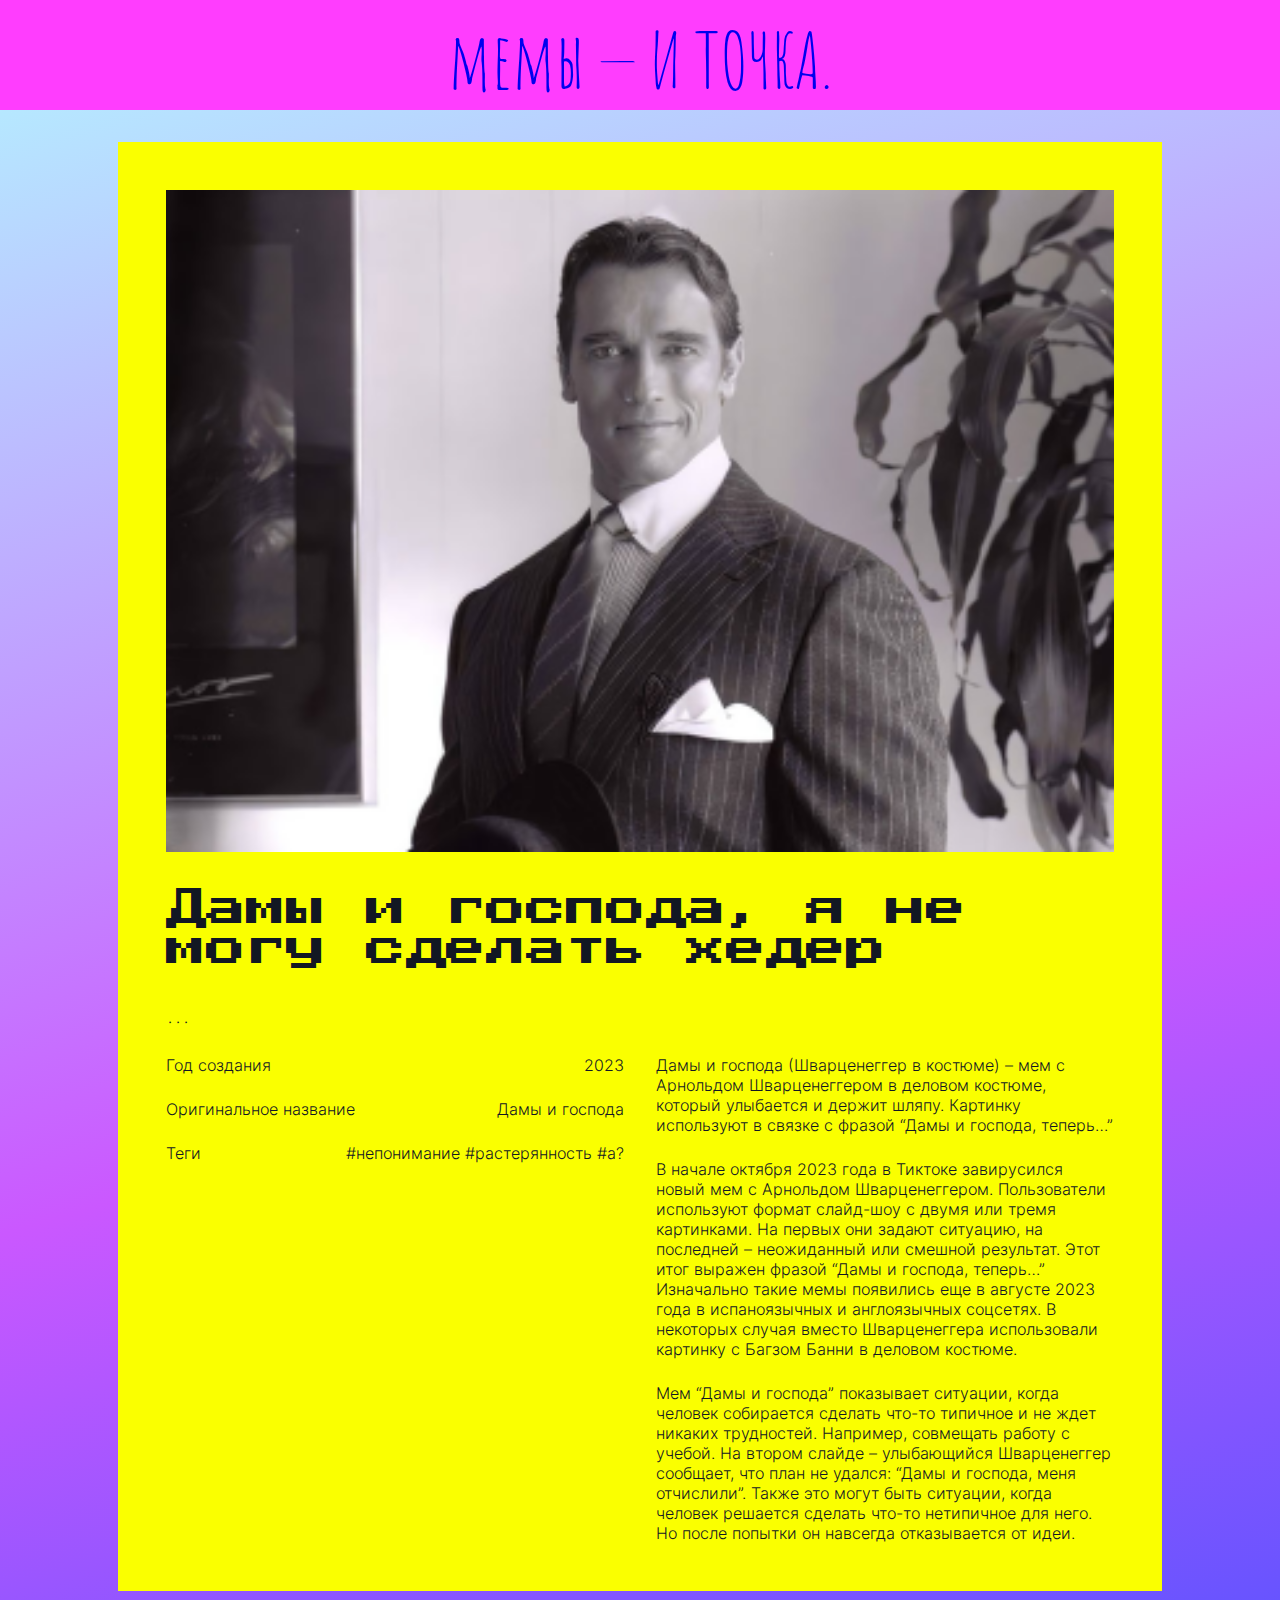
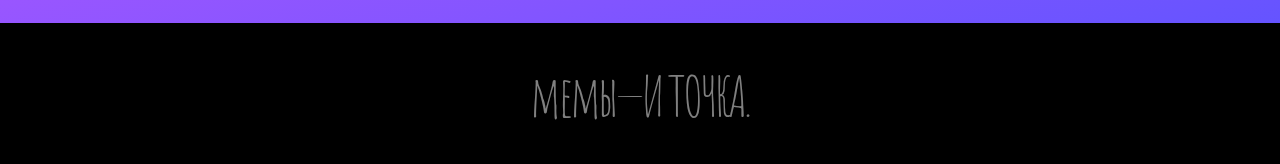
==== pages/mem-1/index.html @ 1fbcfcdf "Added two new pages with memes" ====
<!DOCTYPE html>
<html lang="ru">

<head>
    <meta charset="UTF-8">
    <meta name="viewport" content="width=device-width, initial-scale=1.0">
    <title>Document</title>
    <link rel="stylesheet" href="../../style.css">
</head>

<body>
    <header class="header">
        <a class="header__link" href="../../index.html">
            <h1 class="header__title">мемы — И ТОЧКА.</h1>
        </a>
    </header>

    <main class="content">
        <div class="content__article">
            <img src="../../images/meme__img_1.png" alt="">
            <h1 class="content__title">Дамы и господа, я не могу сделать хедер</h1>
            <h2 class="content__subtitle">...</h2>
            <div class="columns">
                <div class="column_left">
                    <div class="line">
                        <span>Год создания</span>
                        <span class="line__right">2023</span>
                    </div>
                    <div class="line">
                        <span>Оригинальное название</span>
                        <span class="line__right">Дамы и господа</span>
                    </div>
                    <div class="line">
                        <span>Теги</span>
                        <span class="line__right">#непонимание #растерянность #а?</span>
                    </div>
                </div>
                <div class="column_right">
                    <p>Дамы и господа (Шварценеггер в костюме) – мем с Арнольдом Шварценеггером в деловом костюме,
                        который улыбается и держит шляпу. Картинку используют в связке с фразой “Дамы и господа,
                        теперь…”</p>
                    <p>В начале октября 2023 года в Тиктоке завирусился новый мем с Арнольдом Шварценеггером.
                        Пользователи используют формат слайд-шоу с двумя или тремя картинками. На первых они задают
                        ситуацию, на последней – неожиданный или смешной результат. Этот итог выражен фразой “Дамы и
                        господа, теперь…” Изначально такие мемы появились еще в августе 2023 года в испаноязычных и
                        англоязычных соцсетях. В некоторых случая вместо Шварценеггера использовали картинку с Багзом
                        Банни в деловом костюме.</p>
                    <p>Мем “Дамы и господа” показывает ситуации, когда человек собирается сделать что-то типичное и не
                        ждет никаких трудностей. Например, совмещать работу с учебой. На втором слайде – улыбающийся
                        Шварценеггер сообщает, что план не удался: “Дaмы и господа, меня отчислили”. Также это могут
                        быть ситуации, когда человек решается сделать что-то нетипичное для него. Но после попытки он
                        навсегда отказывается от идеи.</p>
                </div>
            </div>
        </div>

    </main>

    <footer class="footer">
        <div class="footer__content">мемы—И ТОЧКА.</div>
    </footer>
</body>

</html>
---- style.css ----
@font-face {
    font-family: "Amatic SC";
    src: url(./fonts/AmaticSC-Regular.ttf);
    font-weight: normal;
}

@font-face {
    font-family: "Amatic SC";
    src: url(./fonts/AmaticSC-Bold.ttf);
    font-weight: bold;
}

@font-face {
    font-family: "Press Start 2P";
    src: url(./fonts/PressStart2P-Regular.ttf);
}

@font-face {
    font-family: "Inter";
    src: url(./fonts/Inter-Light.ttf);
    font-weight: 300;
}

@font-face {
    font-family: "Inter";
    src: url(./fonts/Inter-Thin.ttf);
    font-weight: 100;
}


* {
    margin: 0;
    box-sizing: border-box;
}

body {
    display: flex;
    flex-direction: column;
    align-items: center;
    min-height: 100vh;
    background: linear-gradient(164deg, #B4F6FF 0%, #CA58FF 57.93%, #5253FF 100%);

    font-family: "Inter";
    color: #121723;
}

img {
    width: 100%;
}


.header {
    width: 100%;
    padding: 30px 0 20px;

    background-color: #FF3DFE;

    display: flex;
    align-items: center;
    justify-content: center;
}

.header__link {
    text-decoration: none;
}

.header__title {
    font-family: 'Amatic SC', sans-serif;
    font-size: 77px;
    font-weight: 400;
    line-height: 78.188%;
}

.memes {
    max-width: 1140px;

    display: flex;
    flex-wrap: wrap;
    gap: 24px;
}

.content {
    flex: 1;

    margin: 32px 0;
}

.meme {
    width: 316px;
    text-decoration: none;
}

.meme_green {
    background-color: #24FF00;
}

.meme_yellow {
    background-color: #FFED00;
}

.meme_white {
    background-color: #FFF;
}

.meme_img {
    height: 254px;
}

.meme__text {
    font-family: 'Press Start 2P', sans-serif;
    padding: 32px 17px;
    font-size: 14px;
    font-weight: 400;
    letter-spacing: -0.14px;
}

.footer {
    padding: 52px 0 47px;
    width: 100%;
    background: #000;

    display: flex;
    align-items: center;
    justify-content: center;
}

.footer__content {
    opacity: 0.5;
    color: #FFF;
    font-family: 'Amatic SC', sans-serif;
    font-size: 55px;
    font-weight: 400;
    line-height: 78.188%;
    letter-spacing: -2.75px;
}

/* Page for meme */
.content {

}

.content__article {
    max-width: 1044px;
    background-color: #FAFF00;
    padding: 48px;
}

.content__title {
    font-family: 'Press Start 2P', sans-serif;
    font-size: 40px;
    font-weight: 400;
    margin-top: 32px;
}

.content__subtitle {
    font-family: "Inter", sans-serif;
    font-size: 32px;
    font-weight: 100;
    margin-top: 24px;
}

.columns {
    display: flex;
    gap: 32px;
    margin-top: 24px;
}

.column_left {
    flex: 1;
    display: flex;
    flex-direction: column;
    gap: 24px;
}

.column_right {
    flex: 1;
    display: flex;
    flex-direction: column;
    gap: 24px;
}

.line {
    display: flex;
    justify-content: space-between;
}

.line__right {
    text-align: end;
}

@media screen and (max-width: 650px) {
    .header__title{
        font-size: 60px;
    }
    .content__article{
        padding: 48px 16px;
    }
    .columns {
        flex-direction: column;
    }
}
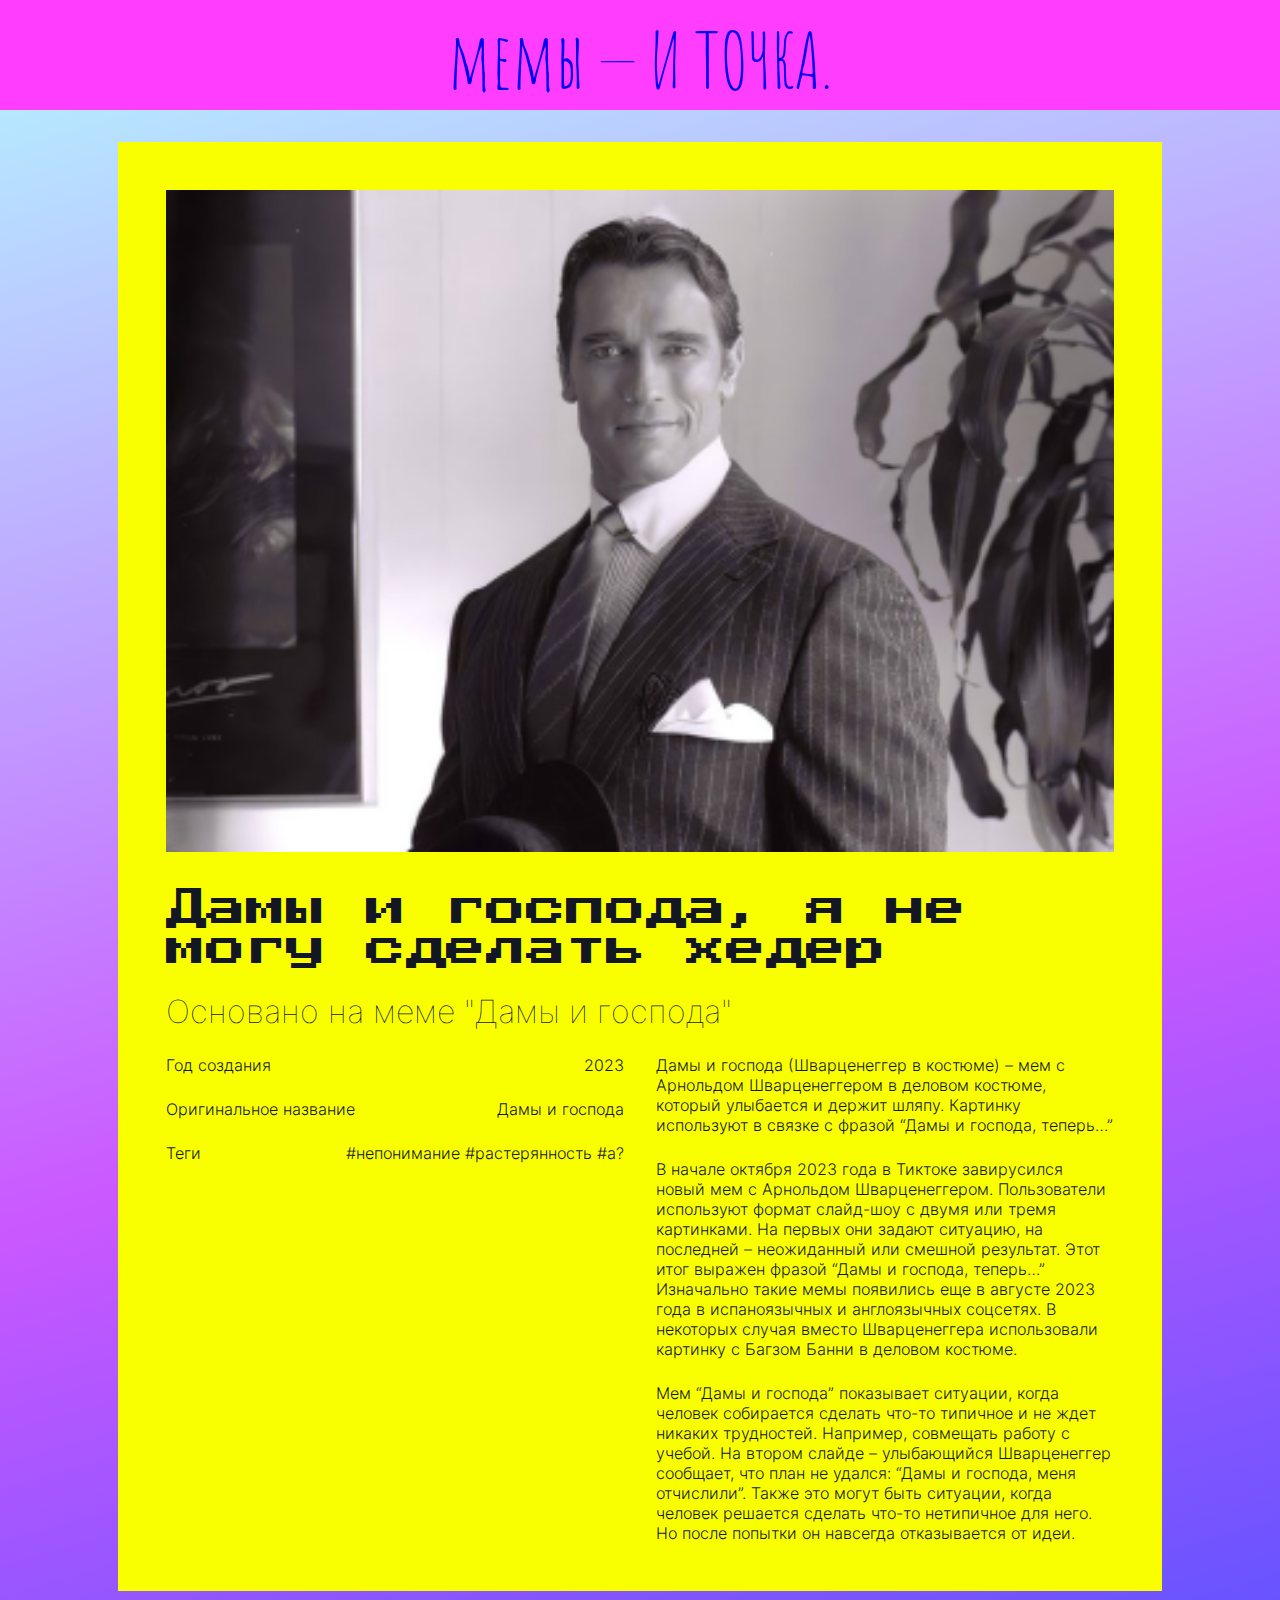
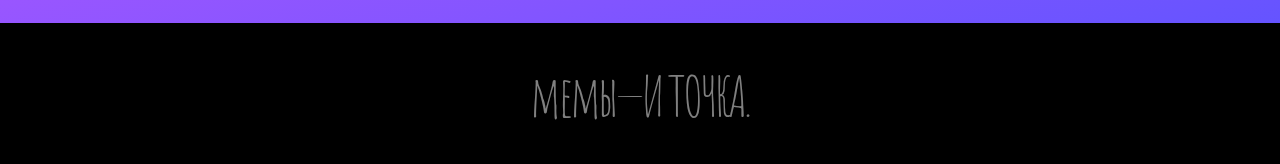
==== commit b039cc68: "Update index.html" ====
--- a/pages/mem-1/index.html
+++ b/pages/mem-1/index.html
@@ -19,7 +19,7 @@
         <div class="content__article">
             <img src="../../images/meme__img_1.png" alt="">
             <h1 class="content__title">Дамы и господа, я не могу сделать хедер</h1>
-            <h2 class="content__subtitle">...</h2>
+            <h2 class="content__subtitle">Основано на меме "Дамы и господа"</h2>
             <div class="columns">
                 <div class="column_left">
                     <div class="line">
